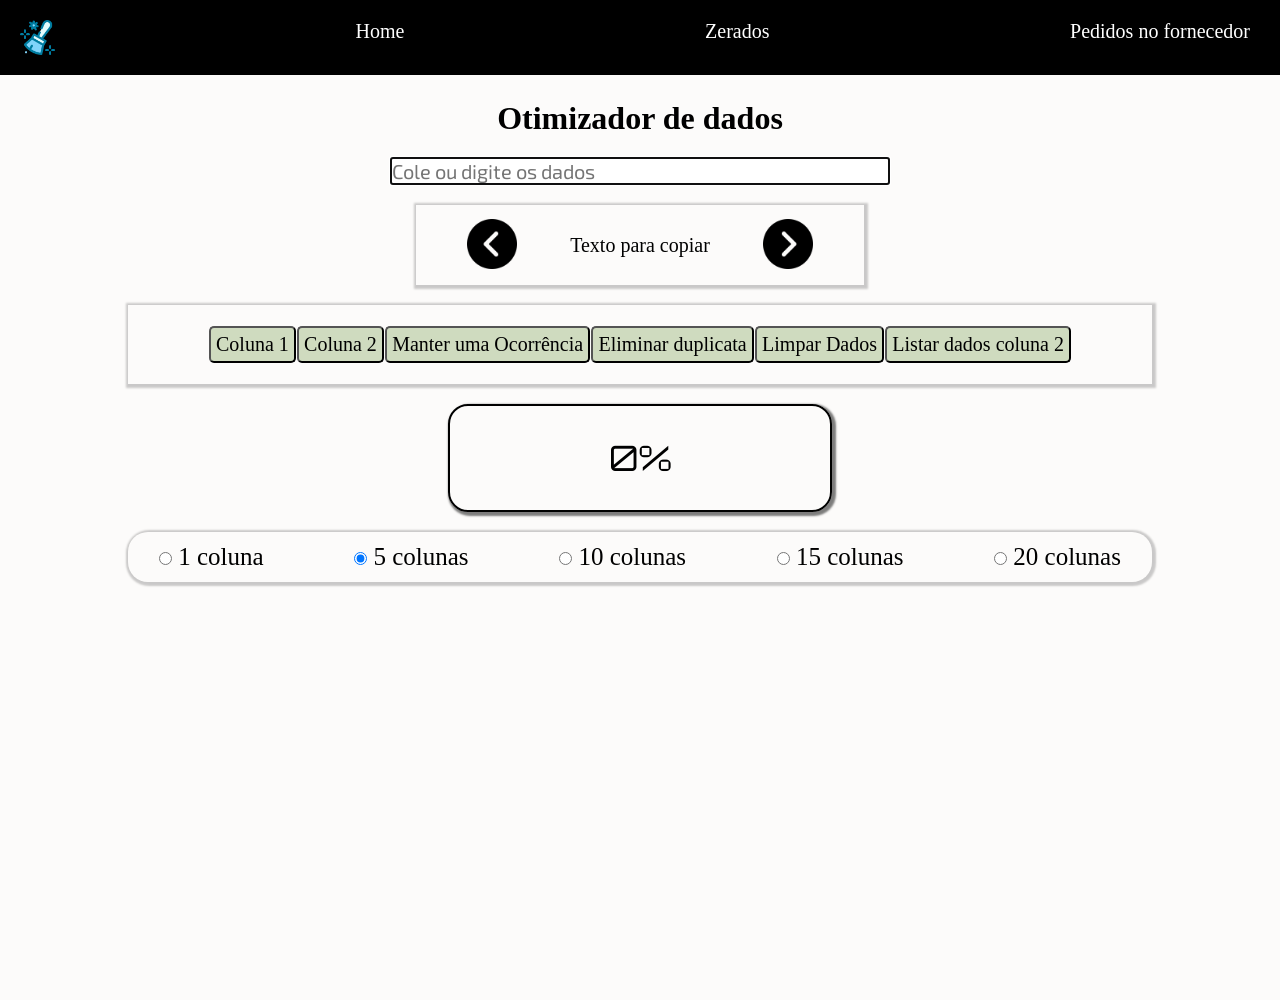
==== index.html @ 2d43c835 "Criando evento click no link zerado" ====
<!DOCTYPE html>

<html lang="pt-BR">
  <head>
    <meta http-equiv="CONTENT-TYPE" content="text/html; charset=UTF-8" />
    <link rel="preconnect" href="https://fonts.googleapis.com" />
    <link rel="preconnect" href="https://fonts.gstatic.com" crossorigin />
    <link
      href="https://fonts.googleapis.com/css2?family=Exo+2:ital,wght@0,100..900;1,100..900&family=Inter:ital,opsz,wght@0,14..32,100..900;1,14..32,100..900&family=Orbitron:wght@400..900&display=swap"
      rel="stylesheet"
    />
    <link rel="icon" href="./img/limpeza.png" type="image/png" />
    <link rel="stylesheet" href="styles/style.css" />
    <title>Otimizador de dados 17.13</title>
  </head>

  <body>
    <header>
      <img class="icone" src="./img/limpeza.png" alt="Limpeza de dados"/>
      <a href="index.html">Home</a>
      <a id="zerados" href="#">Zerados</a>
      <a href="pedidos.html">Pedidos no fornecedor</a>
    </header>
    <h1>Otimizador de dados</h1>
    <input
      id="caixa"
      type="text"
      placeholder="Cole ou digite os dados"
      autofocus
    />
    <div class="container__botoes__Secundarios">
      <button class="container-botoes-imagem" id="anterior" title="Anterior">
        <img class="navegar" src="./img/anterior.png" alt="Voltar" />
      </button>
      <input type="text" id="valor" value="Texto para copiar" readonly />
      <button class="container-botoes-imagem" id="proximo" title="Próximo">
        <img class="navegar" src="./img/proximo.png" alt="Próximo" />
      </button>
    </div>
    <div class="container">
      <button class="container-botoes" id="botaoMais">Coluna 1</button>

      <button class="container-botoes" id="botaoMais2">Coluna 2</button>

      <button class="container-botoes" id="umaOcorrencia">
        Manter uma Ocorrência
      </button>

      <button class="container-botoes" id="zeroOcorrencia">
        Eliminar duplicata
      </button>

      <button class="container-botoes" id="limpaLocal">Limpar Dados</button>

      <button class="container-botoes" id="botao">Listar dados coluna 2</button>
    </div>
    <div class="container__porcentagem">
      <p id="porcentagem"></p>
    </div>

    <div class="container__radio">
      <label>
        <input type="radio" class="botaoRadio" name="colunas" value="1" /> 1
        coluna
      </label>
      <label>
        <input
          type="radio"
          class="botaoRadio"
          name="colunas"
          value="5"
          checked
        />
        5 colunas
      </label>
      <label>
        <input type="radio" class="botaoRadio" name="colunas" value="10" /> 10
        colunas
      </label>
      <label>
        <input type="radio" class="botaoRadio" name="colunas" value="15" /> 15
        colunas
      </label>
      <label>
        <input type="radio" class="botaoRadio" name="colunas" value="20" /> 20
        colunas
      </label>
    </div>
    <div class="container__resposta">
      <pre id="resposta"></pre>
    </div>
    <script src="./scripts/main.js"></script>
  </body>
</html>
---- styles/style.css ----
* {
  margin: 0;
  padding: 0;
  box-sizing: border-box;
}

:root {
  --fonte-geral: font-family: "Inter", sans-serif;
}

header {
  position: fixed;
  z-index: 100;
  top: 0;
  padding: 20px 30px 20px 20px;
  display: flex;
  justify-content: space-between;
  width: 100%;
  background-color: #000;
}

.icone {
  width: 35px;
}

a {
  color: #fff;
  text-decoration: none;
  font-family: var(--fonte-geral);
  font-size: 20px;
}

a:hover {
  text-shadow: 2px 2px 4px rgb(255, 255, 255);
  cursor: pointer;
  text-decoration: underline;
}

body {
  font-family: var(--fonte-geral);
  display: flex;
  flex-direction: column;
  height: 100vh;
  align-items: center;
  gap: 20px; 
  background-color: #fcfbfa;
  margin-top: 100px;
}

#caixa {
  font-family: "Exo 2", sans-serif;
  width: 500px;
  font-size: 20px;
}

.container, 
.container__radio {
  display: flex;
  justify-content: space-between;
  width: 80vw;
  border: solid 1px transparent;
  padding: 20px 80px;
  box-shadow: 1px 1px 2px 3px rgba(0, 0, 0, 0.2);
  font-size: 25px;
}

.container__radio {
  border-radius: 20px;
  width: 80vw;
  padding: 10px 30px;
}

label:hover {
  text-shadow: 2px 2px 4px rgba(0, 0, 0, 0.5);
  cursor: pointer;
}

.botaoRadio {
  cursor: pointer;
}

.container__botoes__Secundarios {
  display: flex;
  justify-content: space-between;
  width: 35%;
  height: 80px;
  border: solid 1px transparent;
  padding: 10px 50px;
  box-shadow: 1px 1px 2px 3px rgba(0, 0, 0, 0.2);
}

#valor {
  font-family: var(--fonte-geral);
  border: 0 solid transparent;
  background-color: #fcfbfa;
  text-align: center;
  width: 70%;
  margin: 0 20px;
  font-size: 20px;
}

.container-botoes-imagem{
  background: none; 
  border: none; 
  padding: 0; 
  cursor: pointer;
}

.navegar{
  width: 50px;
}

.navegar:hover {
  width: 55px;
}

.container-botoes {
  font-family: var(--fonte-geral);
  font-size: 20px;
  padding: 5px;
  border-radius: 5px;
  cursor: pointer;
  background-color: #cfdbbf;
  transition: 0.5s;
}

.container-botoes:hover {
  box-shadow: 2px 2px 2px 1px rgba(0, 0, 0, 0.2);
  background-color: #ddeccb;
}

.container-botoes:active {
  background-color: #ff9900; /* ou a cor que quiser */
}

.container__porcentagem {
  display: flex;
  justify-content: center;
  box-shadow: 2px 2px 2px 1px rgba(0, 0, 0, 0.2);
  width: 30vw;
  border: solid 2px #000;
  border-radius: 20px;
  padding: 30px 30px;
  box-shadow: 2px 2px 2px 2px rgba(0, 0, 0, 0.5);
}

#porcentagem {
  font-family: "Orbitron", sans-serif;
  font-size: 35px;
}

.container__resposta {
  display: none;
  color: red;
/*  width: 30vw;*/
  border: solid 2px #000;
  margin: 20px;
  font-size: 20px;
}

#resposta {
  font-family: var(--fonte-geral);
/*  max-width: 100%;
  white-space: pre-wrap;
  word-wrap: break-word;*/
  padding: 10px;
}
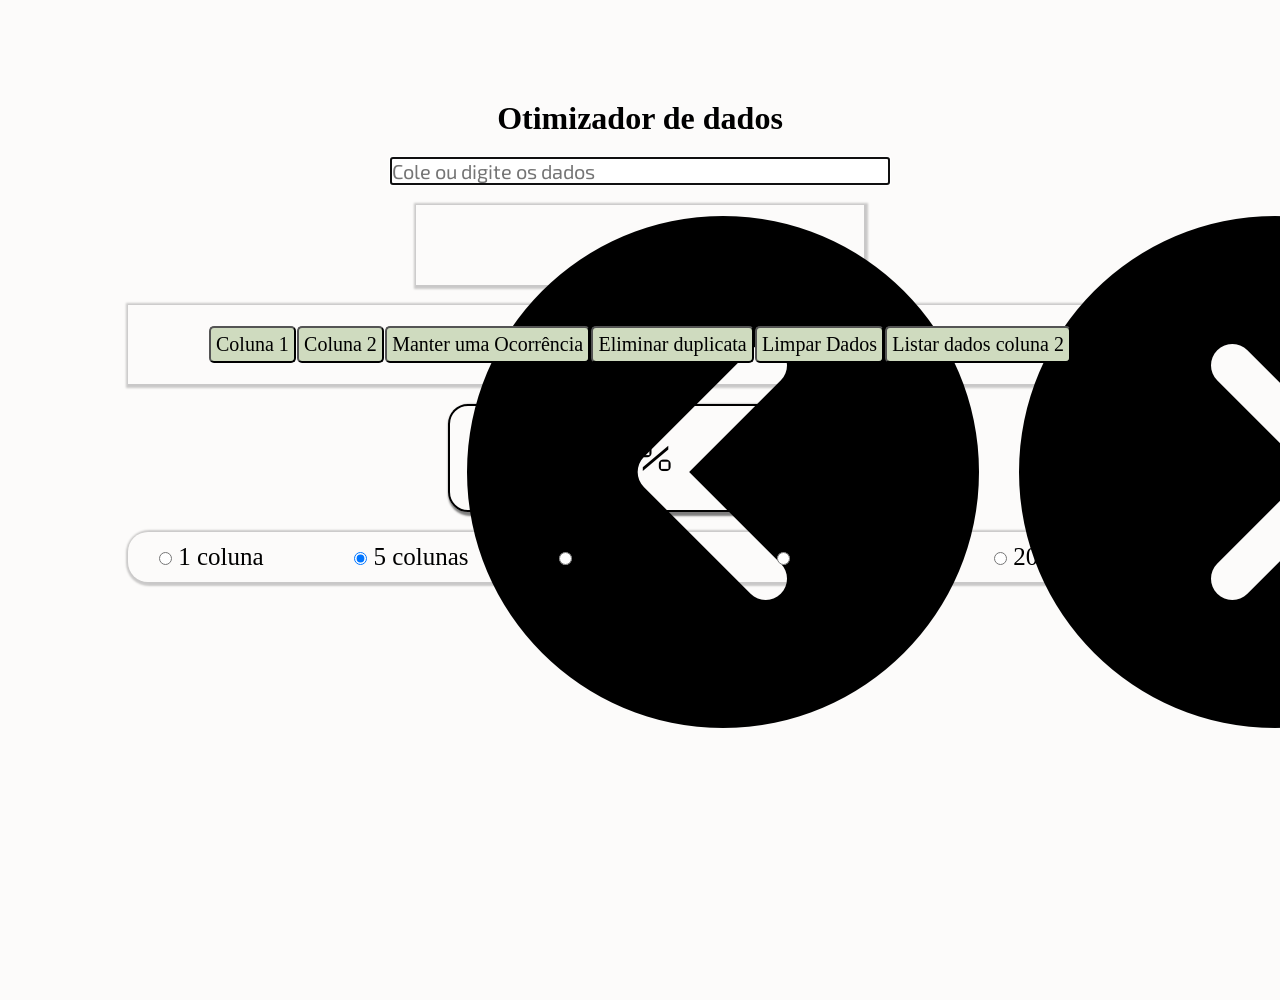
==== commit bff04ebe: "Verificar se aplicação atualizou" ====
--- a/index.html
+++ b/index.html
@@ -11,16 +11,10 @@
     />
     <link rel="icon" href="./img/limpeza.png" type="image/png" />
     <link rel="stylesheet" href="styles/style.css" />
-    <title>Otimizador de dados 17.13</title>
+    <title>Otimizador de dados 18.13</title>
   </head>
 
   <body>
-    <header>
-      <img class="icone" src="./img/limpeza.png" alt="Limpeza de dados"/>
-      <a href="index.html">Home</a>
-      <a id="zerados" href="#">Zerados</a>
-      <a href="pedidos.html">Pedidos no fornecedor</a>
-    </header>
     <h1>Otimizador de dados</h1>
     <input
       id="caixa"
@@ -30,11 +24,12 @@
     />
     <div class="container__botoes__Secundarios">
       <button class="container-botoes-imagem" id="anterior" title="Anterior">
-        <img class="navegar" src="./img/anterior.png" alt="Voltar" />
+        <img src="./img/anterior.png" alt="Voltar" />
       </button>
+      <!-- <span id="valor" autofocus></span> -->
       <input type="text" id="valor" value="Texto para copiar" readonly />
       <button class="container-botoes-imagem" id="proximo" title="Próximo">
-        <img class="navegar" src="./img/proximo.png" alt="Próximo" />
+        <img src="./img/proximo.png" alt="Próximo" />
       </button>
     </div>
     <div class="container">
@@ -89,6 +84,7 @@
     <div class="container__resposta">
       <pre id="resposta"></pre>
     </div>
+    <script src="./scripts/classeJs.js"></script>
     <script src="./scripts/main.js"></script>
   </body>
 </html>
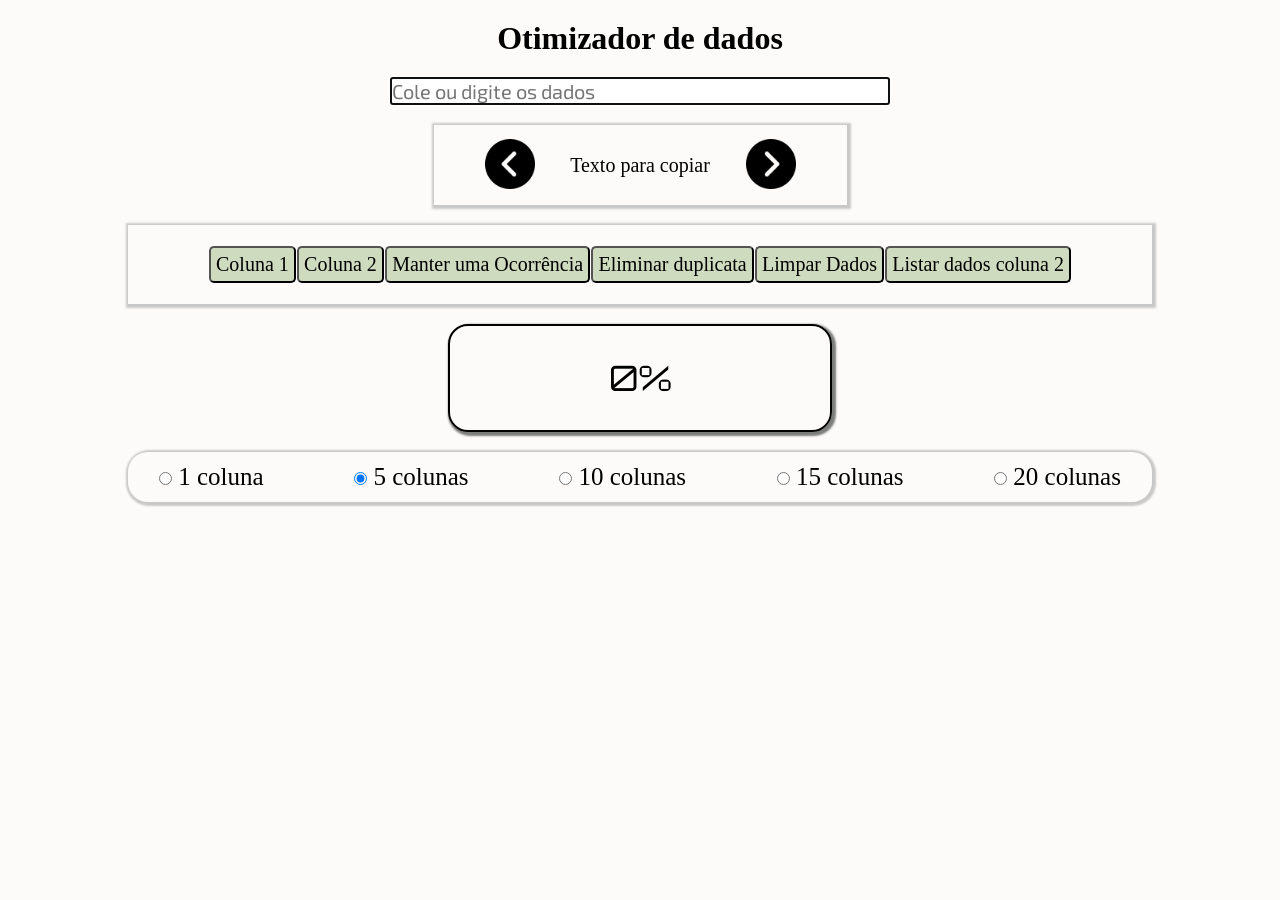
==== commit 8db0e072: "Criando recurso para saber a quntidade de itens" ====
--- a/index.html
+++ b/index.html
@@ -82,6 +82,7 @@
       </label>
     </div>
     <div class="container__resposta">
+      <pre id="total_itens">Resposta</pre>
       <pre id="resposta"></pre>
     </div>
     <script src="./scripts/classeJs.js"></script>
--- a/styles/style.css
+++ b/styles/style.css
@@ -8,43 +8,16 @@
   --fonte-geral: font-family: "Inter", sans-serif;
 }
 
-header {
-  position: fixed;
-  z-index: 100;
-  top: 0;
-  padding: 20px 30px 20px 20px;
-  display: flex;
-  justify-content: space-between;
-  width: 100%;
-  background-color: #000;
-}
-
-.icone {
-  width: 35px;
-}
-
-a {
-  color: #fff;
-  text-decoration: none;
-  font-family: var(--fonte-geral);
-  font-size: 20px;
-}
-
-a:hover {
-  text-shadow: 2px 2px 4px rgb(255, 255, 255);
-  cursor: pointer;
-  text-decoration: underline;
-}
-
 body {
   font-family: var(--fonte-geral);
   display: flex;
   flex-direction: column;
-  height: 100vh;
+  width: calc(100vw-100px);
+  height: calc(100vh-40px);
   align-items: center;
-  gap: 20px; 
+  gap: 20px;
+  padding: 20px 50px;
   background-color: #fcfbfa;
-  margin-top: 100px;
 }
 
 #caixa {
@@ -106,11 +79,11 @@
   cursor: pointer;
 }
 
-.navegar{
+img{
   width: 50px;
 }
 
-.navegar:hover {
+img:hover {
   width: 55px;
 }
 
@@ -158,10 +131,16 @@
   font-size: 20px;
 }
 
-#resposta {
+#total_itens {
+  display: none;
+  width: 100%;
+  background-color: #000;
+  color: #fff;
+  font-size: 25px;
+  font-style: italic;
+}
+
+#resposta, #total_itens {
   font-family: var(--fonte-geral);
-/*  max-width: 100%;
-  white-space: pre-wrap;
-  word-wrap: break-word;*/
-  padding: 10px;
-}
+  padding: 10px 10px 0 10px;
+}
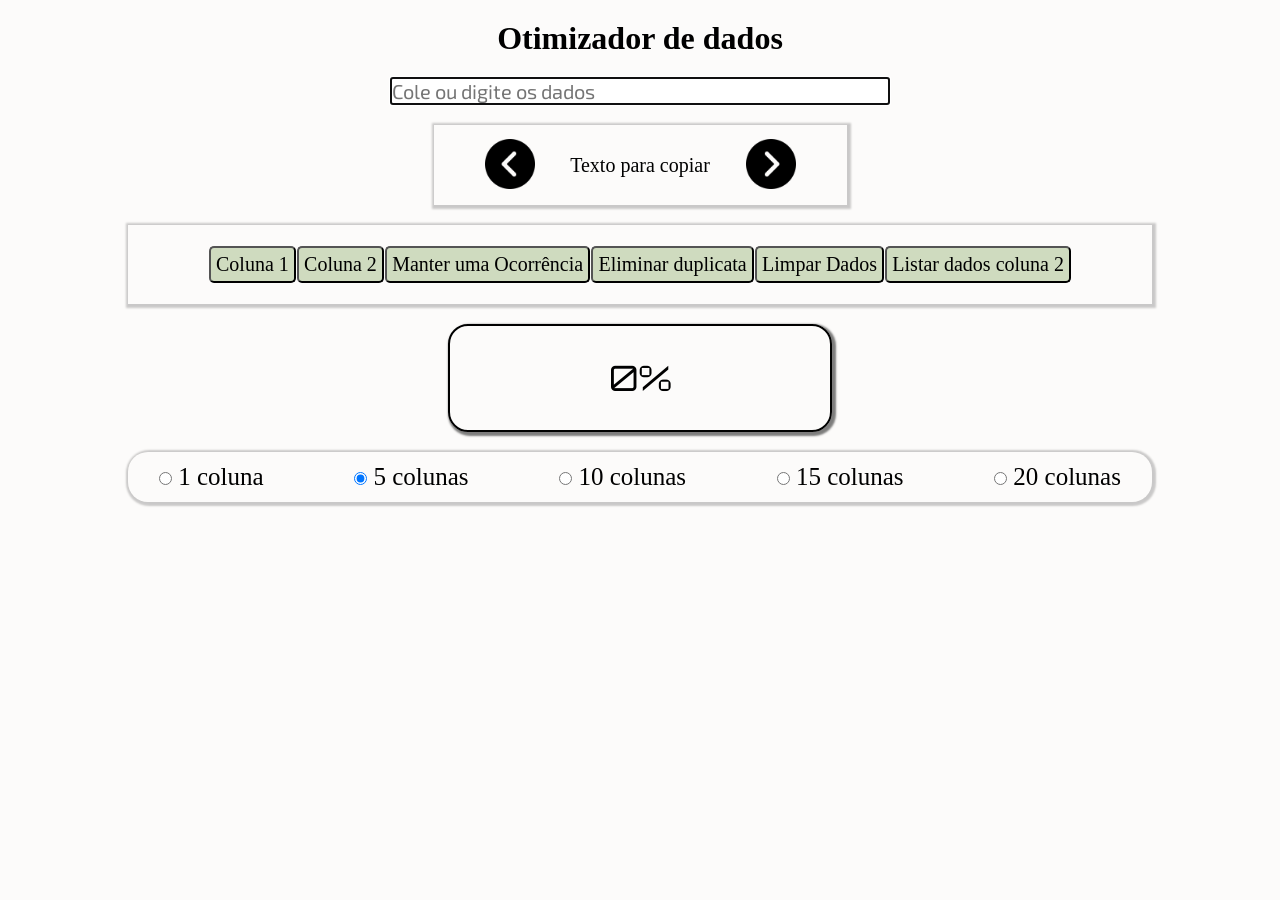
==== commit 048cd24f: "Novos recursos de navegação" ====
--- a/index.html
+++ b/index.html
@@ -11,7 +11,7 @@
     />
     <link rel="icon" href="./img/limpeza.png" type="image/png" />
     <link rel="stylesheet" href="styles/style.css" />
-    <title>Otimizador de dados 18.13</title>
+    <title>Otimizador de dados 20.13</title>
   </head>
 
   <body>
--- a/styles/style.css
+++ b/styles/style.css
@@ -143,4 +143,14 @@
 #resposta, #total_itens {
   font-family: var(--fonte-geral);
   padding: 10px 10px 0 10px;
+}
+
+.verde {
+  color: green
+}
+
+.amarelo {
+  color: yellow;
+  font-style: italic;
+  font-size: 25px;
 }
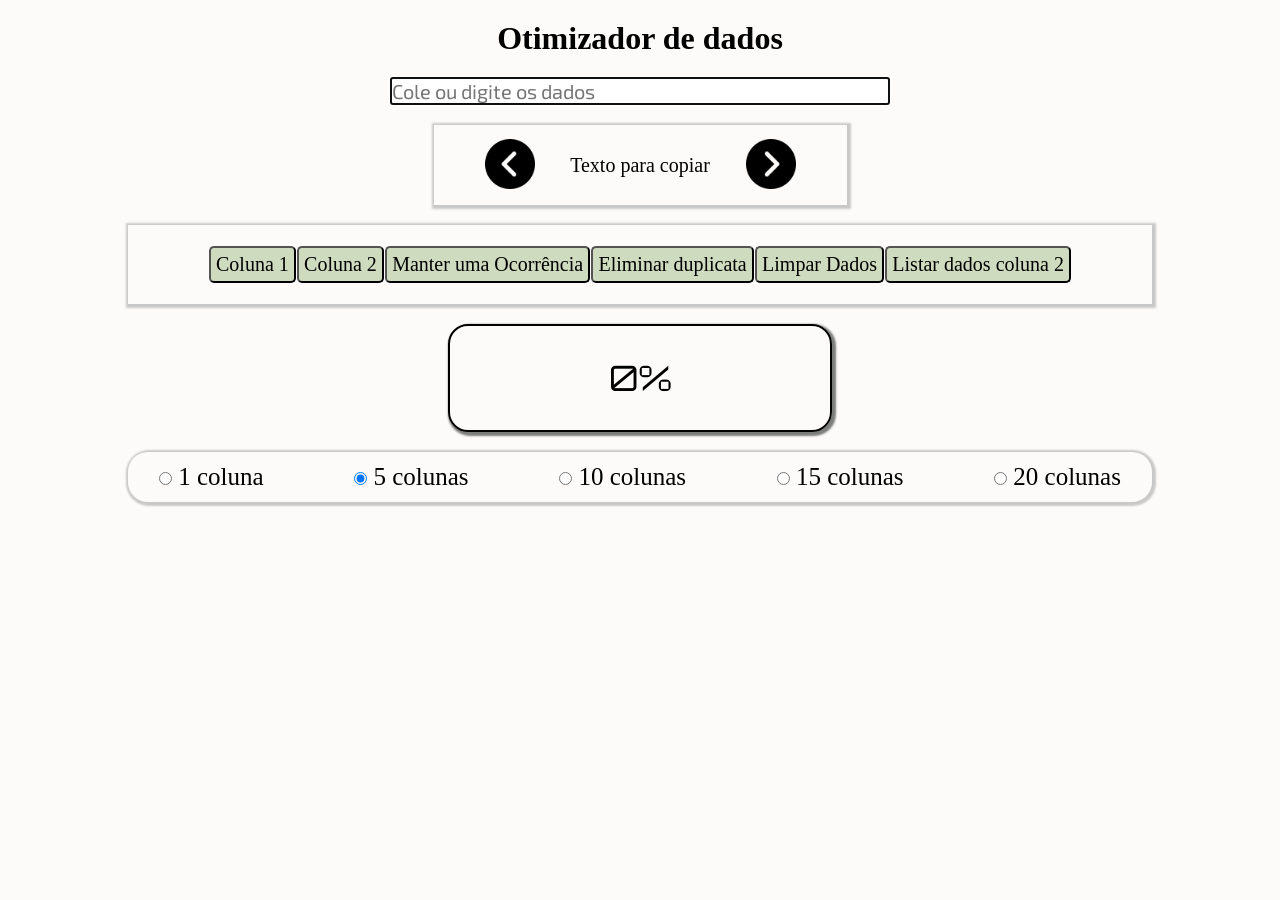
==== commit 42c26138: "Melhorias no novo recurso de navegação dos dados" ====
--- a/index.html
+++ b/index.html
@@ -11,7 +11,7 @@
     />
     <link rel="icon" href="./img/limpeza.png" type="image/png" />
     <link rel="stylesheet" href="styles/style.css" />
-    <title>Otimizador de dados 20.13</title>
+    <title>Otimizador de dados 20.14</title>
   </head>
 
   <body>
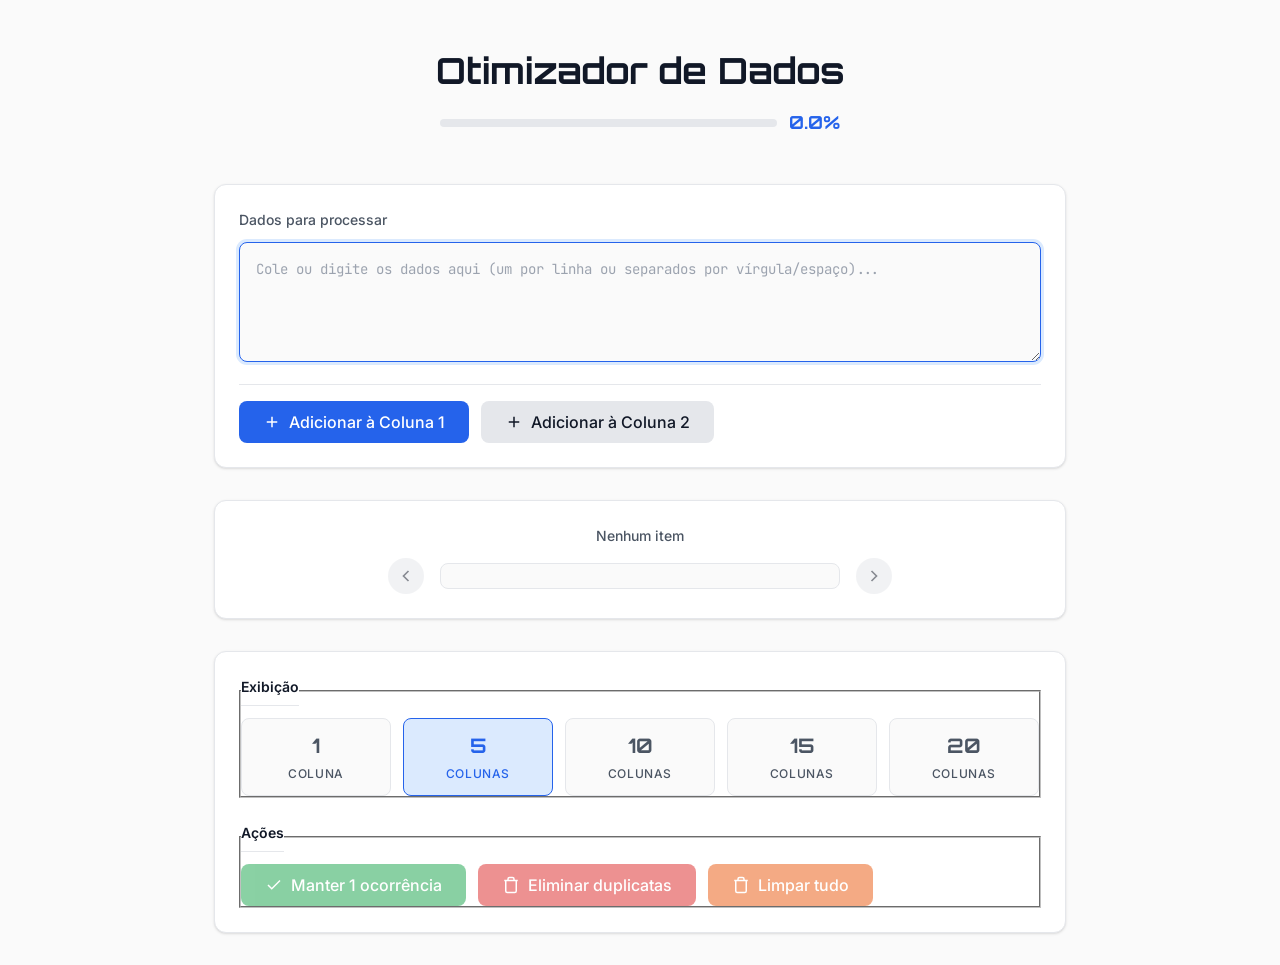
==== commit b1df26da: "Melhorias gerais no app" ====
--- a/index.html
+++ b/index.html
@@ -1,91 +1,273 @@
 <!DOCTYPE html>
+<html lang="pt-BR">
+<head>
+  <meta charset="UTF-8" />
+  <meta name="viewport" content="width=device-width, initial-scale=1.0" />
+  <meta http-equiv="X-UA-Compatible" content="IE=edge" />
+  
+  <!-- Preconnect para fontes -->
+  <link rel="preconnect" href="https://fonts.googleapis.com" />
+  <link rel="preconnect" href="https://fonts.gstatic.com" crossorigin />
+  <link href="https://fonts.googleapis.com/css2?family=Exo+2:ital,wght@0,100..900;1,100..900&family=Inter:ital,opsz,wght@0,14..32,100..900;1,14..32,100..900&family=JetBrains+Mono:wght@400;500;600&family=Orbitron:wght@400..900&display=swap" rel="stylesheet" />
+  
+  <!-- Favicon -->
+  <link rel="icon" href="./img/limpeza.png" type="image/png" />
+  
+  <!-- CSS - Design System -->
+  <link rel="stylesheet" href="styles/tokens.css" />
+  <link rel="stylesheet" href="styles/components.css" />
+  
+  <title>Otimizador de Dados 20.14</title>
+  <meta name="description" content="Ferramenta para otimização e limpeza de dados duplicados" />
+</head>
 
-<html lang="pt-BR">
-  <head>
-    <meta http-equiv="CONTENT-TYPE" content="text/html; charset=UTF-8" />
-    <link rel="preconnect" href="https://fonts.googleapis.com" />
-    <link rel="preconnect" href="https://fonts.gstatic.com" crossorigin />
-    <link
-      href="https://fonts.googleapis.com/css2?family=Exo+2:ital,wght@0,100..900;1,100..900&family=Inter:ital,opsz,wght@0,14..32,100..900;1,14..32,100..900&family=Orbitron:wght@400..900&display=swap"
-      rel="stylesheet"
-    />
-    <link rel="icon" href="./img/limpeza.png" type="image/png" />
-    <link rel="stylesheet" href="styles/style.css" />
-    <title>Otimizador de dados 20.14</title>
-  </head>
-
-  <body>
-    <h1>Otimizador de dados</h1>
-    <input
-      id="caixa"
-      type="text"
-      placeholder="Cole ou digite os dados"
-      autofocus
-    />
-    <div class="container__botoes__Secundarios">
-      <button class="container-botoes-imagem" id="anterior" title="Anterior">
-        <img src="./img/anterior.png" alt="Voltar" />
-      </button>
-      <!-- <span id="valor" autofocus></span> -->
-      <input type="text" id="valor" value="Texto para copiar" readonly />
-      <button class="container-botoes-imagem" id="proximo" title="Próximo">
-        <img src="./img/proximo.png" alt="Próximo" />
-      </button>
-    </div>
-    <div class="container">
-      <button class="container-botoes" id="botaoMais">Coluna 1</button>
-
-      <button class="container-botoes" id="botaoMais2">Coluna 2</button>
-
-      <button class="container-botoes" id="umaOcorrencia">
-        Manter uma Ocorrência
-      </button>
-
-      <button class="container-botoes" id="zeroOcorrencia">
-        Eliminar duplicata
-      </button>
-
-      <button class="container-botoes" id="limpaLocal">Limpar Dados</button>
-
-      <button class="container-botoes" id="botao">Listar dados coluna 2</button>
-    </div>
-    <div class="container__porcentagem">
-      <p id="porcentagem"></p>
-    </div>
-
-    <div class="container__radio">
-      <label>
-        <input type="radio" class="botaoRadio" name="colunas" value="1" /> 1
-        coluna
-      </label>
-      <label>
-        <input
-          type="radio"
-          class="botaoRadio"
-          name="colunas"
-          value="5"
-          checked
-        />
-        5 colunas
-      </label>
-      <label>
-        <input type="radio" class="botaoRadio" name="colunas" value="10" /> 10
-        colunas
-      </label>
-      <label>
-        <input type="radio" class="botaoRadio" name="colunas" value="15" /> 15
-        colunas
-      </label>
-      <label>
-        <input type="radio" class="botaoRadio" name="colunas" value="20" /> 20
-        colunas
-      </label>
-    </div>
-    <div class="container__resposta">
-      <pre id="total_itens">Resposta</pre>
-      <pre id="resposta"></pre>
-    </div>
-    <script src="./scripts/classeJs.js"></script>
-    <script src="./scripts/main.js"></script>
-  </body>
-</html>
+<body>
+  <!-- Skip link para acessibilidade -->
+  <a href="#main-content" class="skip-link">Pular para conteúdo principal</a>
+  
+  <!-- Container de toasts -->
+  <div id="toast-container" class="toast-container" aria-live="polite" aria-label="Notificações"></div>
+  
+  <main id="main-content" class="app" role="main">
+    <!-- Header -->
+    <header class="app__header">
+      <h1 class="app__title">Otimizador de Dados</h1>
+      
+      <!-- Barra de progresso -->
+      <div class="app__progress" role="progressbar" aria-valuenow="0" aria-valuemin="0" aria-valuemax="100" aria-label="Progresso do processamento">
+        <div class="app__progress-bar">
+          <div id="progress-fill" class="app__progress-fill" style="width: 0%"></div>
+        </div>
+        <span id="progress-text" class="app__progress-text">0%</span>
+      </div>
+    </header>
+    
+    <!-- Seção de Input -->
+    <section class="app__input-section" aria-labelledby="input-section-title">
+      <h2 id="input-section-title" class="visually-hidden">Entrada de dados</h2>
+      <label for="data-input" class="app__input-label">Dados para processar</label>
+      <textarea 
+        id="data-input" 
+        class="app__textarea" 
+        placeholder="Cole ou digite os dados aqui (um por linha ou separados por vírgula/espaço)..."
+        aria-describedby="input-hint"
+        spellcheck="false"
+      ></textarea>
+      <p id="input-hint" class="visually-hidden">Pressione Enter para adicionar à coluna selecionada, ou use os botões abaixo</p>
+      
+      <div class="app__input-actions">
+        <button 
+          type="button" 
+          class="btn btn--primary btn--lg" 
+          id="btn-add-col1"
+          aria-label="Adicionar dados à Coluna 1"
+        >
+          <svg width="18" height="18" viewBox="0 0 24 24" fill="none" stroke="currentColor" stroke-width="2" aria-hidden="true">
+            <path d="M12 5v14M5 12h14"/>
+          </svg>
+          Adicionar à Coluna 1
+        </button>
+        <button 
+          type="button" 
+          class="btn btn--secondary btn--lg" 
+          id="btn-add-col2"
+          aria-label="Adicionar dados à Coluna 2"
+        >
+          <svg width="18" height="18" viewBox="0 0 24 24" fill="none" stroke="currentColor" stroke-width="2" aria-hidden="true">
+            <path d="M12 5v14M5 12h14"/>
+          </svg>
+          Adicionar à Coluna 2
+        </button>
+      </div>
+    </section>
+    
+    <!-- Navegação -->
+    <section class="app__navigation" aria-labelledby="nav-title">
+      <h2 id="nav-title" class="visually-hidden">Navegação entre itens</h2>
+      <p class="app__nav-label" id="nav-current-label">Item atual</p>
+      
+      <div class="app__nav-controls">
+        <button 
+          type="button" 
+          class="btn btn--icon btn--secondary" 
+          id="btn-prev"
+          aria-label="Item anterior"
+          disabled
+        >
+          <svg viewBox="0 0 24 24" fill="none" stroke="currentColor" stroke-width="2" aria-hidden="true">
+            <path d="M15 18l-6-6 6-6"/>
+          </svg>
+        </button>
+        
+        <output 
+          id="current-value" 
+          class="app__current-value" 
+          aria-live="polite"
+          aria-label="Valor do item atual"
+          readonly
+        ></output>
+        
+        <button 
+          type="button" 
+          class="btn btn--icon btn--secondary" 
+          id="btn-next"
+          aria-label="Próximo item"
+          disabled
+        >
+          <svg viewBox="0 0 24 24" fill="none" stroke="currentColor" stroke-width="2" aria-hidden="true">
+            <path d="M9 18l6-6-6-6"/>
+          </svg>
+        </button>
+      </div>
+    </section>
+    
+    <!-- Controles -->
+    <section class="app__controls" aria-labelledby="controls-title">
+      <h2 id="controls-title" class="visually-hidden">Controles de processamento</h2>
+      
+      <!-- Grupo: Exibição -->
+      <fieldset class="control-group">
+        <legend class="control-group__legend">Exibição</legend>
+        <div class="radio-group" role="radiogroup" aria-label="Número de colunas na visualização">
+          <div class="radio-option">
+            <input 
+              type="radio" 
+              class="radio-option__input" 
+              name="columns" 
+              value="1" 
+              id="col-1"
+              aria-label="1 coluna"
+            />
+            <label for="col-1" class="radio-option__label">
+              <span class="radio-option__value">1</span>
+              <span class="radio-option__text">coluna</span>
+            </label>
+          </div>
+          <div class="radio-option">
+            <input 
+              type="radio" 
+              class="radio-option__input" 
+              name="columns" 
+              value="5" 
+              id="col-5"
+              aria-label="5 colunas"
+              checked
+            />
+            <label for="col-5" class="radio-option__label">
+              <span class="radio-option__value">5</span>
+              <span class="radio-option__text">colunas</span>
+            </label>
+          </div>
+          <div class="radio-option">
+            <input 
+              type="radio" 
+              class="radio-option__input" 
+              name="columns" 
+              value="10" 
+              id="col-10"
+              aria-label="10 colunas"
+            />
+            <label for="col-10" class="radio-option__label">
+              <span class="radio-option__value">10</span>
+              <span class="radio-option__text">colunas</span>
+            </label>
+          </div>
+          <div class="radio-option">
+            <input 
+              type="radio" 
+              class="radio-option__input" 
+              name="columns" 
+              value="15" 
+              id="col-15"
+              aria-label="15 colunas"
+            />
+            <label for="col-15" class="radio-option__label">
+              <span class="radio-option__value">15</span>
+              <span class="radio-option__text">colunas</span>
+            </label>
+          </div>
+          <div class="radio-option">
+            <input 
+              type="radio" 
+              class="radio-option__input" 
+              name="columns" 
+              value="20" 
+              id="col-20"
+              aria-label="20 colunas"
+            />
+            <label for="col-20" class="radio-option__label">
+              <span class="radio-option__value">20</span>
+              <span class="radio-option__text">colunas</span>
+            </label>
+          </div>
+        </div>
+      </fieldset>
+      
+      <!-- Grupo: Ações -->
+      <fieldset class="control-group">
+        <legend class="control-group__legend">Ações</legend>
+        <div class="btn-group">
+          <button 
+            type="button" 
+            class="btn btn--success btn--lg" 
+            id="btn-keep-one"
+            aria-label="Manter apenas uma ocorrência de cada item duplicado"
+          >
+            <svg width="18" height="18" viewBox="0 0 24 24" fill="none" stroke="currentColor" stroke-width="2" aria-hidden="true">
+              <path d="M20 6L9 17l-5-5"/>
+            </svg>
+            Manter 1 ocorrência
+          </button>
+          <button 
+            type="button" 
+            class="btn btn--danger btn--lg" 
+            id="btn-remove-all"
+            aria-label="Eliminar todas as duplicatas (manter apenas itens únicos)"
+          >
+            <svg width="18" height="18" viewBox="0 0 24 24" fill="none" stroke="currentColor" stroke-width="2" aria-hidden="true">
+              <path d="M3 6h18M19 6v14a2 2 0 0 1-2 2H7a2 2 0 0 1-2-2V6m3 0V4a2 2 0 0 1 2-2h4a2 2 0 0 1 2 2v2"/>
+            </svg>
+            Eliminar duplicatas
+          </button>
+          <button 
+            type="button" 
+            class="btn btn--warning btn--lg" 
+            id="btn-clear"
+            aria-label="Limpar todos os dados"
+          >
+            <svg width="18" height="18" viewBox="0 0 24 24" fill="none" stroke="currentColor" stroke-width="2" aria-hidden="true">
+              <path d="M3 6h18M19 6v14a2 2 0 0 1-2 2H7a2 2 0 0 1-2-2V6m3 0V4a2 2 0 0 1 2-2h4a2 2 0 0 1 2 2v2"/>
+            </svg>
+            Limpar tudo
+          </button>
+        </div>
+      </fieldset>
+    </section>
+    
+    <!-- Resultados -->
+    <section 
+      id="results-section" 
+      class="app__results" 
+      hidden
+      aria-labelledby="results-title"
+      aria-live="polite"
+    >
+      <header class="results__header">
+        <h2 id="results-title" class="results__title">Resultado</h2>
+        <span id="total-items" class="badge" aria-live="polite">Total: 0 itens</span>
+      </header>
+      <pre id="results-output" class="results__output" aria-label="Lista de itens processados"></pre>
+      <div id="results-empty" class="results__empty" hidden>
+        <span class="results__empty-icon" aria-hidden="true">📭</span>
+        <p>Nenhum dado para exibir</p>
+        <p style="font-size: var(--text-sm);">Adicione dados na área de entrada acima</p>
+      </div>
+    </section>
+  </main>
+  
+  <!-- Scripts -->
+  <script src="./scripts/store.js"></script>
+  <script src="./scripts/ui.js"></script>
+  <script src="./scripts/app.js"></script>
+</body>
+</html>
--- a/styles/tokens.css
+++ b/styles/tokens.css
@@ -0,0 +1,166 @@
+/* ========================================
+   DESIGN TOKENS - Sistema de Design
+   ========================================
+   Centraliza todas as decisões visuais:
+   cores, espaçamento, tipografia, bordas,
+   sombras, transições, z-index, breakpoints
+   ======================================== */
+
+:root {
+  /* ===== CORES SEMÂNTICAS ===== */
+  /* Primária - Ações principais */
+  --color-primary: #2563eb;
+  --color-primary-hover: #1d4ed8;
+  --color-primary-active: #1e40af;
+  --color-primary-light: #dbeafe;
+  --color-primary-text: #ffffff;
+
+  /* Sucesso - Operações bem-sucedidas */
+  --color-success: #16a34a;
+  --color-success-hover: #15803d;
+  --color-success-light: #dcfce7;
+  --color-success-text: #ffffff;
+
+  /* Perigo - Ações destrutivas */
+  --color-danger: #dc2626;
+  --color-danger-hover: #b91c1c;
+  --color-danger-light: #fee2e2;
+  --color-danger-text: #ffffff;
+
+  /* Aviso - Atenção necessária */
+  --color-warning: #ea580c;
+  --color-warning-hover: #c2410c;
+  --color-warning-light: #ffedd5;
+  --color-warning-text: #ffffff;
+
+  /* Neutros - Superfícies e texto */
+  --color-bg: #fafafa;
+  --color-surface: #ffffff;
+  --color-surface-hover: #f9fafb;
+  --color-border: #e5e7eb;
+  --color-border-strong: #d1d5db;
+  --color-text: #111827;
+  --color-text-secondary: #4b5563;
+  --color-text-muted: #9ca3af;
+  --color-text-inverse: #ffffff;
+
+  /* Estados de foco (acessibilidade) */
+  --color-focus: #2563eb;
+  --color-focus-ring: rgba(37, 99, 235, 0.4);
+
+  /* ===== ESPAÇAMENTO (base 4px) ===== */
+  --space-0: 0;
+  --space-1: 4px;    /* 0.25rem */
+  --space-2: 8px;    /* 0.5rem */
+  --space-3: 12px;   /* 0.75rem */
+  --space-4: 16px;   /* 1rem */
+  --space-5: 20px;   /* 1.25rem */
+  --space-6: 24px;   /* 1.5rem */
+  --space-8: 32px;   /* 2rem */
+  --space-10: 40px;  /* 2.5rem */
+  --space-12: 48px;  /* 3rem */
+  --space-16: 64px;  /* 4rem */
+
+  /* ===== TIPOGRAFIA ===== */
+  --font-sans: 'Inter', system-ui, -apple-system, BlinkMacSystemFont, 'Segoe UI', sans-serif;
+  --font-mono: 'JetBrains Mono', 'Fira Code', 'Consolas', monospace;
+  --font-display: 'Orbitron', sans-serif;
+
+  --text-xs: 0.75rem;    /* 12px */
+  --text-sm: 0.875rem;   /* 14px */
+  --text-base: 1rem;     /* 16px */
+  --text-lg: 1.125rem;   /* 18px */
+  --text-xl: 1.25rem;    /* 20px */
+  --text-2xl: 1.5rem;    /* 24px */
+  --text-3xl: 1.875rem;  /* 30px */
+  --text-4xl: 2.25rem;   /* 36px */
+
+  --font-weight-normal: 400;
+  --font-weight-medium: 500;
+  --font-weight-semibold: 600;
+  --font-weight-bold: 700;
+
+  --line-height-tight: 1.25;
+  --line-height-normal: 1.5;
+  --line-height-relaxed: 1.75;
+
+  /* ===== BORDAS ===== */
+  --radius-none: 0;
+  --radius-sm: 4px;
+  --radius-md: 8px;
+  --radius-lg: 12px;
+  --radius-xl: 16px;
+  --radius-full: 9999px;
+
+  --border-width-thin: 1px;
+  --border-width-medium: 2px;
+  --border-width-thick: 3px;
+
+  /* ===== SOMBRAS ===== */
+  --shadow-none: none;
+  --shadow-xs: 0 1px 2px 0 rgb(0 0 0 / 0.05);
+  --shadow-sm: 0 1px 3px 0 rgb(0 0 0 / 0.1), 0 1px 2px -1px rgb(0 0 0 / 0.1);
+  --shadow-md: 0 4px 6px -1px rgb(0 0 0 / 0.1), 0 2px 4px -2px rgb(0 0 0 / 0.1);
+  --shadow-lg: 0 10px 15px -3px rgb(0 0 0 / 0.1), 0 4px 6px -4px rgb(0 0 0 / 0.1);
+  --shadow-xl: 0 20px 25px -5px rgb(0 0 0 / 0.1), 0 8px 10px -6px rgb(0 0 0 / 0.1);
+
+  /* ===== TRANSIÇÕES ===== */
+  --transition-fast: 100ms ease;
+  --transition-base: 200ms ease;
+  --transition-slow: 300ms ease;
+
+  /* ===== Z-INDEX ===== */
+  --z-dropdown: 100;
+  --z-sticky: 200;
+  --z-modal: 300;
+  --z-popover: 400;
+  --z-tooltip: 500;
+  --z-toast: 600;
+
+  /* ===== BREAKPOINTS (mobile-first) ===== */
+  --bp-sm: 640px;
+  --bp-md: 768px;
+  --bp-lg: 1024px;
+  --bp-xl: 1280px;
+  --bp-2xl: 1536px;
+
+  /* ===== LAYOUT ===== */
+  --container-max: 900px;
+  --header-height: 64px;
+  --sidebar-width: 280px;
+}
+
+/* ===== MODO ESCURO (opcional - preparação) ===== */
+@media (prefers-color-scheme: dark) {
+  :root[data-theme="dark"] {
+    --color-bg: #0f172a;
+    --color-surface: #1e293b;
+    --color-surface-hover: #334155;
+    --color-border: #334155;
+    --color-border-strong: #475569;
+    --color-text: #f1f5f9;
+    --color-text-secondary: #cbd5e1;
+    --color-text-muted: #94a3b8;
+    --color-primary-light: #1e3a5f;
+    --color-success-light: #14532d;
+    --color-danger-light: #7f1d1d;
+    --color-warning-light: #7c2d12;
+  }
+}
+
+/* ===== REDUÇÃO DE MOVIMENTO (acessibilidade) ===== */
+@media (prefers-reduced-motion: reduce) {
+  :root {
+    --transition-fast: 0ms;
+    --transition-base: 0ms;
+    --transition-slow: 0ms;
+  }
+  
+  *,
+  *::before,
+  *::after {
+    animation-duration: 0.01ms !important;
+    animation-iteration-count: 1 !important;
+    transition-duration: 0.01ms !important;
+  }
+}
--- a/styles/components.css
+++ b/styles/components.css
@@ -0,0 +1,720 @@
+/* ========================================
+   COMPONENTES - Estilos BEM + Design Tokens
+   ========================================
+   Componentes reutilizáveis construídos sobre
+   os design tokens definidos em tokens.css
+   ======================================== */
+
+/* ===== RESET & BASE ===== */
+*,
+*::before,
+*::after {
+  box-sizing: border-box;
+  margin: 0;
+  padding: 0;
+}
+
+html {
+  font-size: 16px;
+  -webkit-font-smoothing: antialiased;
+  -moz-osx-font-smoothing: grayscale;
+}
+
+body {
+  font-family: var(--font-sans);
+  font-size: var(--text-base);
+  line-height: var(--line-height-normal);
+  color: var(--color-text);
+  background-color: var(--color-bg);
+  min-height: 100vh;
+}
+
+/* Foco visível para acessibilidade */
+:focus-visible {
+  outline: var(--border-width-medium) solid var(--color-focus);
+  outline-offset: 2px;
+}
+
+/* Skip link para navegação por teclado */
+.skip-link {
+  position: absolute;
+  top: -100%;
+  left: var(--space-4);
+  padding: var(--space-2) var(--space-4);
+  background: var(--color-primary);
+  color: var(--color-primary-text);
+  border-radius: var(--radius-md);
+  z-index: var(--z-tooltip);
+  text-decoration: none;
+  font-weight: var(--font-weight-medium);
+}
+
+.skip-link:focus {
+  top: var(--space-4);
+}
+
+/* Utilitário para esconder visualmente mas manter acessível */
+.visually-hidden {
+  position: absolute;
+  width: 1px;
+  height: 1px;
+  padding: 0;
+  margin: -1px;
+  overflow: hidden;
+  clip: rect(0, 0, 0, 0);
+  white-space: nowrap;
+  border: 0;
+}
+
+/* ===== LAYOUT PRINCIPAL ===== */
+.app {
+  max-width: var(--container-max);
+  margin: 0 auto;
+  padding: var(--space-6) var(--space-4);
+  min-height: 100vh;
+  display: flex;
+  flex-direction: column;
+  gap: var(--space-6);
+}
+
+@media (min-width: 768px) {
+  .app {
+    padding: var(--space-8) var(--space-6);
+    gap: var(--space-8);
+  }
+}
+
+/* ===== HEADER ===== */
+.app__header {
+  display: flex;
+  flex-direction: column;
+  align-items: center;
+  text-align: center;
+  gap: var(--space-4);
+  padding: var(--space-4) 0;
+}
+
+.app__title {
+  font-family: var(--font-display);
+  font-size: var(--text-3xl);
+  font-weight: var(--font-weight-bold);
+  color: var(--color-text);
+  line-height: var(--line-height-tight);
+}
+
+@media (min-width: 768px) {
+  .app__title {
+    font-size: var(--text-4xl);
+  }
+}
+
+/* Progress Bar */
+.app__progress {
+  width: 100%;
+  max-width: 400px;
+  display: flex;
+  align-items: center;
+  gap: var(--space-3);
+}
+
+.app__progress-bar {
+  flex: 1;
+  height: 8px;
+  background: var(--color-border);
+  border-radius: var(--radius-full);
+  overflow: hidden;
+}
+
+.app__progress-fill {
+  height: 100%;
+  background: linear-gradient(90deg, var(--color-primary), var(--color-success));
+  border-radius: var(--radius-full);
+  transition: width var(--transition-base);
+  width: 0%;
+}
+
+.app__progress-text {
+  font-family: var(--font-display);
+  font-size: var(--text-lg);
+  font-weight: var(--font-weight-bold);
+  color: var(--color-primary);
+  min-width: 50px;
+  text-align: right;
+}
+
+/* ===== SEÇÃO DE INPUT ===== */
+.app__input-section {
+  background: var(--color-surface);
+  border: var(--border-width-thin) solid var(--color-border);
+  border-radius: var(--radius-lg);
+  padding: var(--space-6);
+  box-shadow: var(--shadow-sm);
+}
+
+.app__input-label {
+  display: block;
+  font-size: var(--text-sm);
+  font-weight: var(--font-weight-medium);
+  color: var(--color-text-secondary);
+  margin-bottom: var(--space-3);
+}
+
+.app__textarea {
+  width: 100%;
+  min-height: 120px;
+  padding: var(--space-4);
+  font-family: var(--font-mono);
+  font-size: var(--text-sm);
+  line-height: var(--line-height-normal);
+  color: var(--color-text);
+  background: var(--color-bg);
+  border: var(--border-width-thin) solid var(--color-border);
+  border-radius: var(--radius-md);
+  resize: vertical;
+  transition: border-color var(--transition-fast), box-shadow var(--transition-fast);
+}
+
+.app__textarea:focus {
+  outline: none;
+  border-color: var(--color-primary);
+  box-shadow: 0 0 0 3px var(--color-primary-light);
+}
+
+.app__textarea::placeholder {
+  color: var(--color-text-muted);
+}
+
+.app__input-actions {
+  display: flex;
+  flex-wrap: wrap;
+  gap: var(--space-3);
+  margin-top: var(--space-4);
+  padding-top: var(--space-4);
+  border-top: var(--border-width-thin) solid var(--color-border);
+}
+
+/* ===== NAVEGAÇÃO ===== */
+.app__navigation {
+  background: var(--color-surface);
+  border: var(--border-width-thin) solid var(--color-border);
+  border-radius: var(--radius-lg);
+  padding: var(--space-6);
+  box-shadow: var(--shadow-sm);
+}
+
+.app__nav-label {
+  display: block;
+  font-size: var(--text-sm);
+  font-weight: var(--font-weight-medium);
+  color: var(--color-text-secondary);
+  margin-bottom: var(--space-3);
+  text-align: center;
+}
+
+.app__nav-controls {
+  display: flex;
+  align-items: center;
+  justify-content: center;
+  gap: var(--space-4);
+  flex-wrap: wrap;
+}
+
+.app__current-value {
+  flex: 1;
+  min-width: 200px;
+  max-width: 400px;
+  padding: var(--space-3) var(--space-4);
+  font-family: var(--font-mono);
+  font-size: var(--text-base);
+  text-align: center;
+  color: var(--color-text);
+  background: var(--color-bg);
+  border: var(--border-width-thin) solid var(--color-border);
+  border-radius: var(--radius-md);
+  word-break: break-all;
+}
+
+/* ===== CONTROLES ===== */
+.app__controls {
+  background: var(--color-surface);
+  border: var(--border-width-thin) solid var(--color-border);
+  border-radius: var(--radius-lg);
+  padding: var(--space-6);
+  box-shadow: var(--shadow-sm);
+}
+
+.control-group {
+  margin-bottom: var(--space-6);
+}
+
+.control-group:last-child {
+  margin-bottom: 0;
+}
+
+.control-group__legend {
+  display: block;
+  font-size: var(--text-sm);
+  font-weight: var(--font-weight-semibold);
+  color: var(--color-text);
+  margin-bottom: var(--space-3);
+  padding-bottom: var(--space-2);
+  border-bottom: var(--border-width-thin) solid var(--color-border);
+}
+
+/* Radio Group */
+.radio-group {
+  display: flex;
+  flex-wrap: wrap;
+  gap: var(--space-3);
+}
+
+.radio-option {
+  position: relative;
+  flex: 1;
+  min-width: 80px;
+}
+
+.radio-option__input {
+  position: absolute;
+  opacity: 0;
+  width: 0;
+  height: 0;
+}
+
+.radio-option__label {
+  display: flex;
+  flex-direction: column;
+  align-items: center;
+  gap: var(--space-1);
+  padding: var(--space-3) var(--space-2);
+  font-size: var(--text-sm);
+  font-weight: var(--font-weight-medium);
+  color: var(--color-text-secondary);
+  background: var(--color-bg);
+  border: var(--border-width-thin) solid var(--color-border);
+  border-radius: var(--radius-md);
+  cursor: pointer;
+  transition: all var(--transition-fast);
+  text-align: center;
+}
+
+.radio-option__label:hover {
+  border-color: var(--color-primary);
+  color: var(--color-primary);
+}
+
+.radio-option__input:focus-visible + .radio-option__label {
+  outline: var(--border-width-medium) solid var(--color-focus);
+  outline-offset: 2px;
+  border-color: var(--color-primary);
+}
+
+.radio-option__input:checked + .radio-option__label {
+  background: var(--color-primary-light);
+  border-color: var(--color-primary);
+  color: var(--color-primary);
+}
+
+.radio-option__value {
+  font-family: var(--font-display);
+  font-size: var(--text-xl);
+  font-weight: var(--font-weight-bold);
+}
+
+.radio-option__text {
+  font-size: var(--text-xs);
+  text-transform: uppercase;
+  letter-spacing: 0.05em;
+}
+
+/* Button Group */
+.btn-group {
+  display: flex;
+  flex-wrap: wrap;
+  gap: var(--space-3);
+}
+
+/* ===== RESULTADOS ===== */
+.app__results {
+  background: var(--color-surface);
+  border: var(--border-width-thin) solid var(--color-border);
+  border-radius: var(--radius-lg);
+  box-shadow: var(--shadow-sm);
+  overflow: hidden;
+}
+
+.app__results[hidden] {
+  display: none;
+}
+
+.results__header {
+  display: flex;
+  align-items: center;
+  justify-content: space-between;
+  padding: var(--space-4) var(--space-6);
+  background: var(--color-bg);
+  border-bottom: var(--border-width-thin) solid var(--color-border);
+  flex-wrap: wrap;
+  gap: var(--space-3);
+}
+
+.results__title {
+  font-size: var(--text-lg);
+  font-weight: var(--font-weight-semibold);
+  color: var(--color-text);
+}
+
+.badge {
+  display: inline-flex;
+  align-items: center;
+  padding: var(--space-1) var(--space-3);
+  font-size: var(--text-xs);
+  font-weight: var(--font-weight-semibold);
+  color: var(--color-primary);
+  background: var(--color-primary-light);
+  border-radius: var(--radius-full);
+}
+
+.results__output {
+  padding: var(--space-6);
+  font-family: var(--font-mono);
+  font-size: var(--text-sm);
+  line-height: var(--line-height-relaxed);
+  color: var(--color-text);
+  overflow-x: auto;
+  white-space: pre-wrap;
+  word-break: break-word;
+  min-height: 100px;
+}
+
+.results__empty {
+  display: flex;
+  flex-direction: column;
+  align-items: center;
+  justify-content: center;
+  padding: var(--space-12) var(--space-6);
+  text-align: center;
+  color: var(--color-text-muted);
+  gap: var(--space-3);
+}
+
+.results__empty-icon {
+  font-size: var(--text-4xl);
+  opacity: 0.5;
+}
+
+/* ===== BOTÕES ===== */
+.btn {
+  display: inline-flex;
+  align-items: center;
+  justify-content: center;
+  gap: var(--space-2);
+  padding: var(--space-2) var(--space-4);
+  font-family: var(--font-sans);
+  font-size: var(--text-sm);
+  font-weight: var(--font-weight-medium);
+  line-height: 1;
+  border: none;
+  border-radius: var(--radius-md);
+  cursor: pointer;
+  transition: all var(--transition-fast);
+  text-decoration: none;
+  white-space: nowrap;
+}
+
+.btn:disabled {
+  opacity: 0.5;
+  cursor: not-allowed;
+}
+
+.btn:focus-visible {
+  outline: var(--border-width-medium) solid var(--color-focus);
+  outline-offset: 2px;
+}
+
+/* Variantes */
+.btn--primary {
+  background: var(--color-primary);
+  color: var(--color-primary-text);
+}
+
+.btn--primary:hover:not(:disabled) {
+  background: var(--color-primary-hover);
+}
+
+.btn--primary:active:not(:disabled) {
+  background: var(--color-primary-active);
+}
+
+.btn--secondary {
+  background: var(--color-border);
+  color: var(--color-text);
+}
+
+.btn--secondary:hover:not(:disabled) {
+  background: var(--color-border-strong);
+}
+
+.btn--success {
+  background: var(--color-success);
+  color: var(--color-success-text);
+}
+
+.btn--success:hover:not(:disabled) {
+  background: var(--color-success-hover);
+}
+
+.btn--danger {
+  background: var(--color-danger);
+  color: var(--color-danger-text);
+}
+
+.btn--danger:hover:not(:disabled) {
+  background: var(--color-danger-hover);
+}
+
+.btn--warning {
+  background: var(--color-warning);
+  color: var(--color-warning-text);
+}
+
+.btn--warning:hover:not(:disabled) {
+  background: var(--color-warning-hover);
+}
+
+.btn--icon {
+  padding: var(--space-2);
+  border-radius: var(--radius-full);
+}
+
+.btn--icon svg {
+  width: 20px;
+  height: 20px;
+  stroke: currentColor;
+}
+
+.btn--lg {
+  padding: var(--space-3) var(--space-6);
+  font-size: var(--text-base);
+}
+
+.btn--full {
+  width: 100%;
+}
+
+/* Loading state */
+.btn--loading {
+  position: relative;
+  color: transparent !important;
+  pointer-events: none;
+}
+
+.btn--loading::after {
+  content: "";
+  position: absolute;
+  width: 16px;
+  height: 16px;
+  border: 2px solid currentColor;
+  border-right-color: transparent;
+  border-radius: 50%;
+  animation: spin 0.6s linear infinite;
+}
+
+@keyframes spin {
+  to { transform: rotate(360deg); }
+}
+
+/* ===== TOASTS ===== */
+.toast-container {
+  position: fixed;
+  bottom: var(--space-6);
+  right: var(--space-6);
+  display: flex;
+  flex-direction: column;
+  gap: var(--space-2);
+  z-index: var(--z-toast);
+  pointer-events: none;
+}
+
+.toast {
+  display: flex;
+  align-items: center;
+  gap: var(--space-3);
+  padding: var(--space-3) var(--space-4);
+  font-size: var(--text-sm);
+  font-weight: var(--font-weight-medium);
+  border-radius: var(--radius-md);
+  box-shadow: var(--shadow-lg);
+  pointer-events: auto;
+  animation: slideIn var(--transition-base) ease-out;
+  max-width: 360px;
+}
+
+.toast--success {
+  background: var(--color-success);
+  color: var(--color-success-text);
+}
+
+.toast--error {
+  background: var(--color-danger);
+  color: var(--color-danger-text);
+}
+
+.toast--warning {
+  background: var(--color-warning);
+  color: var(--color-warning-text);
+}
+
+.toast--info {
+  background: var(--color-primary);
+  color: var(--color-primary-text);
+}
+
+.toast__icon {
+  flex-shrink: 0;
+  width: 20px;
+  height: 20px;
+}
+
+.toast__message {
+  flex: 1;
+}
+
+.toast__close {
+  flex-shrink: 0;
+  width: 24px;
+  height: 24px;
+  display: flex;
+  align-items: center;
+  justify-content: center;
+  background: transparent;
+  border: none;
+  color: inherit;
+  opacity: 0.7;
+  cursor: pointer;
+  border-radius: var(--radius-sm);
+  transition: opacity var(--transition-fast);
+}
+
+.toast__close:hover {
+  opacity: 1;
+  background: rgba(0, 0, 0, 0.1);
+}
+
+@keyframes slideIn {
+  from {
+    opacity: 0;
+    transform: translateX(100%);
+  }
+  to {
+    opacity: 1;
+    transform: translateX(0);
+  }
+}
+
+/* ===== RESPONSIVO ===== */
+@media (max-width: 639px) {
+  .app {
+    padding: var(--space-4) var(--space-3);
+    gap: var(--space-4);
+  }
+  
+  .app__input-section,
+  .app__navigation,
+  .app__controls {
+    padding: var(--space-4);
+  }
+  
+  .app__nav-controls {
+    flex-direction: column;
+    gap: var(--space-3);
+  }
+  
+  .app__current-value {
+    width: 100%;
+    max-width: none;
+  }
+  
+  .btn-group {
+    flex-direction: column;
+  }
+  
+  .btn-group .btn {
+    width: 100%;
+  }
+  
+  .radio-group {
+    flex-direction: column;
+  }
+  
+  .radio-option {
+    min-width: 0;
+  }
+  
+  .radio-option__label {
+    flex-direction: row;
+    justify-content: center;
+    gap: var(--space-3);
+  }
+  
+  .toast-container {
+    left: var(--space-3);
+    right: var(--space-3);
+    bottom: var(--space-3);
+  }
+  
+  .toast {
+    max-width: none;
+  }
+}
+
+/* ===== ANIMAÇÕES ===== */
+@keyframes shake {
+  0%, 100% { transform: translateX(0); }
+  10%, 30%, 50%, 70%, 90% { transform: translateX(-4px); }
+  20%, 40%, 60%, 80% { transform: translateX(4px); }
+}
+
+@keyframes pulse {
+  0%, 100% { opacity: 1; }
+  50% { opacity: 0.5; }
+}
+
+/* ===== ESTADOS DE DESTAQUE ===== */
+.highlight-current {
+  background: var(--color-warning-light);
+  color: var(--color-warning);
+  font-weight: var(--font-weight-bold);
+  padding: 0 2px;
+  border-radius: var(--radius-sm);
+}
+
+/* ===== ESTADOS DE VALIDAÇÃO ===== */
+.input-error {
+  border-color: var(--color-danger) !important;
+  box-shadow: 0 0 0 3px var(--color-danger-light) !important;
+}
+
+.input-success {
+  border-color: var(--color-success) !important;
+  box-shadow: 0 0 0 3px var(--color-success-light) !important;
+}
+
+/* ===== SCROLLBAR PERSONALIZADA ===== */
+::-webkit-scrollbar {
+  width: 8px;
+  height: 8px;
+}
+
+::-webkit-scrollbar-track {
+  background: var(--color-bg);
+}
+
+::-webkit-scrollbar-thumb {
+  background: var(--color-border-strong);
+  border-radius: var(--radius-full);
+}
+
+::-webkit-scrollbar-thumb:hover {
+  background: var(--color-text-muted);
+}
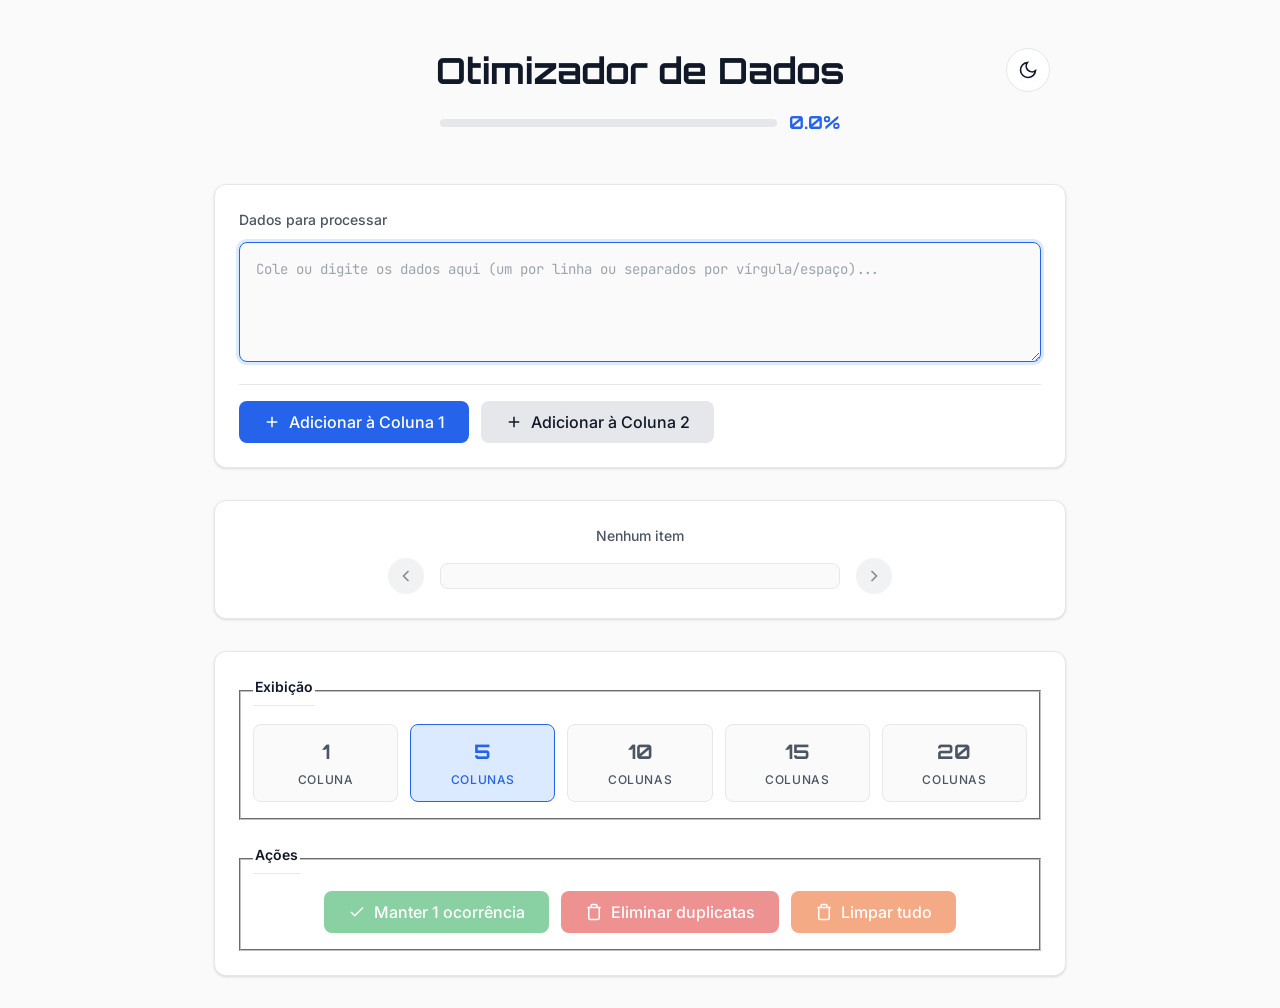
==== commit 7523db78: "Melhorias gerais" ====
--- a/index.html
+++ b/index.html
@@ -33,6 +33,30 @@
     <header class="app__header">
       <h1 class="app__title">Otimizador de Dados</h1>
       
+      <!-- Dark Mode Toggle -->
+      <button 
+        type="button" 
+        class="theme-toggle" 
+        id="theme-toggle"
+        aria-label="Alternar modo escuro"
+        title="Alternar tema (claro/escuro)"
+      >
+        <svg class="icon-moon" viewBox="0 0 24 24" fill="none" stroke="currentColor" stroke-width="2" aria-hidden="true">
+          <path d="M21 12.79A9 9 0 1 1 11.21 3 7 7 0 0 0 21 12.79z"/>
+        </svg>
+        <svg class="icon-sun" viewBox="0 0 24 24" fill="none" stroke="currentColor" stroke-width="2" aria-hidden="true">
+          <circle cx="12" cy="12" r="5"/>
+          <line x1="12" y1="1" x2="12" y2="3"/>
+          <line x1="12" y1="21" x2="12" y2="23"/>
+          <line x1="4.22" y1="4.22" x2="5.64" y2="5.64"/>
+          <line x1="18.36" y1="18.36" x2="19.78" y2="19.78"/>
+          <line x1="1" y1="12" x2="3" y2="12"/>
+          <line x1="21" y1="12" x2="23" y2="12"/>
+          <line x1="4.22" y1="19.78" x2="5.64" y2="18.36"/>
+          <line x1="18.36" y1="5.64" x2="19.78" y2="4.22"/>
+        </svg>
+      </button>
+
       <!-- Barra de progresso -->
       <div class="app__progress" role="progressbar" aria-valuenow="0" aria-valuemin="0" aria-valuemax="100" aria-label="Progresso do processamento">
         <div class="app__progress-bar">
@@ -254,9 +278,30 @@
     >
       <header class="results__header">
         <h2 id="results-title" class="results__title">Resultado</h2>
-        <span id="total-items" class="badge" aria-live="polite">Total: 0 itens</span>
+        <div class="results__actions">
+          <span id="total-items" class="badge" aria-live="polite">Total: 0 itens</span>
+          <button
+            type="button"
+            class="btn btn--primary btn--sm"
+            id="btn-export"
+            aria-label="Exportar tabela de resultados como planilha CSV"
+            title="Exportar como planilha (CSV)"
+          >
+            <svg viewBox="0 0 24 24" fill="none" stroke="currentColor" stroke-width="2" aria-hidden="true">
+              <path d="M21 15v4a2 2 0 0 1-2 2H5a2 2 0 0 1-2-2v-4"/>
+              <polyline points="7 10 12 15 17 10"/>
+              <line x1="12" y1="15" x2="12" y2="3"/>
+            </svg>
+            Exportar
+          </button>
+        </div>
       </header>
-      <pre id="results-output" class="results__output" aria-label="Lista de itens processados"></pre>
+      <div class="results__table-wrapper" id="results-table-wrapper">
+        <table id="results-table" class="results__table" aria-label="Lista de itens processados" data-columns="5">
+          <thead id="results-thead"></thead>
+          <tbody id="results-tbody"></tbody>
+        </table>
+      </div>
       <div id="results-empty" class="results__empty" hidden>
         <span class="results__empty-icon" aria-hidden="true">📭</span>
         <p>Nenhum dado para exibir</p>
--- a/styles/tokens.css
+++ b/styles/tokens.css
@@ -130,9 +130,42 @@
   --sidebar-width: 280px;
 }
 
-/* ===== MODO ESCURO (opcional - preparação) ===== */
+/* ===== MODO ESCURO ===== */
+/* Controlado via classes .dark-mode / .light-mode no <html> */
+html.dark-mode {
+  --color-bg: #0f172a;
+  --color-surface: #1e293b;
+  --color-surface-hover: #334155;
+  --color-border: #334155;
+  --color-border-strong: #475569;
+  --color-text: #f1f5f9;
+  --color-text-secondary: #cbd5e1;
+  --color-text-muted: #94a3b8;
+  --color-primary-light: #1e3a5f;
+  --color-success-light: #14532d;
+  --color-danger-light: #7f1d1d;
+  --color-warning-light: #7c2d12;
+}
+
+/* Modo claro explícito (para sobrescrever prefers-color-scheme) */
+html.light-mode {
+  --color-bg: #fafafa;
+  --color-surface: #ffffff;
+  --color-surface-hover: #f9fafb;
+  --color-border: #e5e7eb;
+  --color-border-strong: #d1d5db;
+  --color-text: #111827;
+  --color-text-secondary: #4b5563;
+  --color-text-muted: #9ca3af;
+  --color-primary-light: #dbeafe;
+  --color-success-light: #dcfce7;
+  --color-danger-light: #fee2e2;
+  --color-warning-light: #ffedd5;
+}
+
+/* Preferência do sistema (aplica apenas se NÃO houver escolha explícita do usuário) */
 @media (prefers-color-scheme: dark) {
-  :root[data-theme="dark"] {
+  html:not(.dark-mode):not(.light-mode) {
     --color-bg: #0f172a;
     --color-surface: #1e293b;
     --color-surface-hover: #334155;
@@ -148,6 +181,23 @@
   }
 }
 
+@media (prefers-color-scheme: light) {
+  html:not(.dark-mode):not(.light-mode) {
+    --color-bg: #fafafa;
+    --color-surface: #ffffff;
+    --color-surface-hover: #f9fafb;
+    --color-border: #e5e7eb;
+    --color-border-strong: #d1d5db;
+    --color-text: #111827;
+    --color-text-secondary: #4b5563;
+    --color-text-muted: #9ca3af;
+    --color-primary-light: #dbeafe;
+    --color-success-light: #dcfce7;
+    --color-danger-light: #fee2e2;
+    --color-warning-light: #ffedd5;
+  }
+}
+
 /* ===== REDUÇÃO DE MOVIMENTO (acessibilidade) ===== */
 @media (prefers-reduced-motion: reduce) {
   :root {
--- a/styles/components.css
+++ b/styles/components.css
@@ -11,7 +11,6 @@
 *::after {
   box-sizing: border-box;
   margin: 0;
-  padding: 0;
 }
 
 html {
@@ -92,6 +91,74 @@
   text-align: center;
   gap: var(--space-4);
   padding: var(--space-4) 0;
+  position: relative;
+}
+
+/* Dark Mode Toggle */
+.theme-toggle {
+  position: absolute;
+  top: var(--space-4);
+  right: var(--space-4);
+  width: 44px;
+  height: 44px;
+  display: flex;
+  align-items: center;
+  justify-content: center;
+  background: var(--color-surface);
+  border: var(--border-width-thin) solid var(--color-border);
+  border-radius: var(--radius-full);
+  cursor: pointer;
+  color: var(--color-text);
+  transition: all var(--transition-base);
+  z-index: var(--z-sticky);
+}
+
+.theme-toggle:hover {
+  background: var(--color-surface-hover);
+  border-color: var(--color-border-strong);
+  transform: scale(1.05);
+}
+
+.theme-toggle:focus-visible {
+  outline: var(--border-width-medium) solid var(--color-focus);
+  outline-offset: 2px;
+}
+
+.theme-toggle svg {
+  width: 20px;
+  height: 20px;
+  transition: opacity var(--transition-fast), transform var(--transition-fast);
+}
+
+.theme-toggle .icon-sun {
+  display: none;
+}
+
+/* Modo escuro: mostra o sol (ação: ir para claro) */
+html.dark-mode .theme-toggle .icon-moon {
+  display: none;
+}
+
+html.dark-mode .theme-toggle .icon-sun {
+  display: block;
+}
+
+/* Modo claro: garante a lua visível (ação: ir para escuro) */
+html.light-mode .theme-toggle .icon-moon {
+  display: block;
+}
+
+html.light-mode .theme-toggle .icon-sun {
+  display: none;
+}
+
+@media (max-width: 639px) {
+  .theme-toggle {
+    top: var(--space-3);
+    right: var(--space-3);
+    width: 40px;
+    height: 40px;
+  }
 }
 
 .app__title {
@@ -245,6 +312,7 @@
 
 .control-group {
   margin-bottom: var(--space-6);
+  padding-bottom: var(--space-4);
 }
 
 .control-group:last-child {
@@ -332,6 +400,7 @@
   display: flex;
   flex-wrap: wrap;
   gap: var(--space-3);
+  justify-content: center;
 }
 
 /* ===== RESULTADOS ===== */
@@ -364,6 +433,14 @@
   color: var(--color-text);
 }
 
+/* Ações do cabeçalho de resultados (badge + exportar) */
+.results__actions {
+  display: flex;
+  align-items: center;
+  gap: var(--space-3);
+  flex-wrap: wrap;
+}
+
 .badge {
   display: inline-flex;
   align-items: center;
@@ -375,32 +452,135 @@
   border-radius: var(--radius-full);
 }
 
-.results__output {
-  padding: var(--space-6);
+/* ===== TABELA DE RESULTADOS =====
+   Estrutura em blocos "Coluna N", cada um com ID + CÓDIGO,
+   replicando o modelo da planilha.
+   ================================= */
+.results__table-wrapper {
+  overflow: auto;
+  max-height: 60vh;
+  background: var(--color-surface);
+}
+
+.results__table {
+  border-collapse: collapse;
+  width: auto;
+  min-width: 100%;
   font-family: var(--font-mono);
   font-size: var(--text-sm);
-  line-height: var(--line-height-relaxed);
-  color: var(--color-text);
-  overflow-x: auto;
-  white-space: pre-wrap;
-  word-break: break-word;
-  min-height: 100px;
-}
-
-.results__empty {
-  display: flex;
-  flex-direction: column;
-  align-items: center;
-  justify-content: center;
-  padding: var(--space-12) var(--space-6);
+  line-height: var(--line-height-normal);
+  color: var(--color-text);
+}
+
+/* --- Cabeçalho (2 linhas: grupos + ID/CÓDIGO) --- */
+.results__table thead {
+  position: sticky;
+  top: 0;
+  z-index: 10;
+}
+
+.results__table thead th {
+  padding: var(--space-2) var(--space-3);
+  font-size: var(--text-xs);
+  font-weight: var(--font-weight-semibold);
+  text-transform: uppercase;
+  letter-spacing: 0.04em;
+  text-align: center;
+  white-space: nowrap;
+  border: var(--border-width-thin) solid var(--color-border);
+}
+
+/* Linha 1 - grupos "Coluna N" */
+.results__head-groups th {
+  background: var(--color-surface-hover);
+  color: var(--color-text);
+  border-bottom: var(--border-width-medium) solid var(--color-border-strong);
+}
+
+/* Linha 2 - rótulos ID / CÓDIGO */
+.results__head-labels th {
+  background: var(--color-bg);
+  color: var(--color-text-secondary);
+}
+
+/* --- Corpo --- */
+.results__table tbody td {
+  padding: var(--space-2) var(--space-3);
+  border: var(--border-width-thin) solid var(--color-border);
+  vertical-align: middle;
+  white-space: nowrap;
+  overflow: hidden;
+  text-overflow: ellipsis;
+}
+
+.results__table tbody tr:hover td:not(.cell-empty) {
+  background: var(--color-surface-hover);
+}
+
+/* Coluna ID (índice) */
+.results__table .cell-index {
+  min-width: 48px;
+  width: 56px;
   text-align: center;
   color: var(--color-text-muted);
-  gap: var(--space-3);
-}
-
-.results__empty-icon {
-  font-size: var(--text-4xl);
-  opacity: 0.5;
+  font-variant-numeric: tabular-nums;
+  font-weight: var(--font-weight-medium);
+}
+
+/* Coluna CÓDIGO (valor) */
+.results__table .cell-code {
+  min-width: 110px;
+  color: var(--color-text);
+}
+
+/* Células vazias (completam a última linha, como na planilha) */
+.results__table .cell-empty {
+  background: var(--color-bg);
+  opacity: 0.4;
+}
+
+/* Item atual destacado */
+.results__table .is-current {
+  background: var(--color-warning-light) !important;
+  color: var(--color-warning);
+  font-weight: var(--font-weight-bold);
+}
+
+/* Layout responsivo: em telas pequenas, mantém o scroll horizontal
+   e reduz o tamanho mínimo das células para caber mais blocos */
+@media (max-width: 639px) {
+  .results__table thead th,
+  .results__table tbody td {
+    padding: var(--space-1) var(--space-2);
+  }
+
+  .results__table .cell-index {
+    width: 40px;
+    min-width: 40px;
+  }
+
+  .results__table .cell-code {
+    min-width: 80px;
+  }
+}
+
+/* Scrollbar personalizada para a tabela */
+.results__table-wrapper::-webkit-scrollbar {
+  width: 8px;
+  height: 8px;
+}
+
+.results__table-wrapper::-webkit-scrollbar-track {
+  background: var(--color-bg);
+}
+
+.results__table-wrapper::-webkit-scrollbar-thumb {
+  background: var(--color-border-strong);
+  border-radius: var(--radius-full);
+}
+
+.results__table-wrapper::-webkit-scrollbar-thumb:hover {
+  background: var(--color-text-muted);
 }
 
 /* ===== BOTÕES ===== */
@@ -498,6 +678,17 @@
   font-size: var(--text-base);
 }
 
+.btn--sm {
+  padding: var(--space-1) var(--space-3);
+  font-size: var(--text-xs);
+}
+
+.btn--sm svg {
+  width: 14px;
+  height: 14px;
+  flex-shrink: 0;
+}
+
 .btn--full {
   width: 100%;
 }
@@ -681,6 +872,7 @@
 }
 
 /* ===== ESTADOS DE DESTAQUE ===== */
+/* Item atual destacado na tabela de resultados */
 .highlight-current {
   background: var(--color-warning-light);
   color: var(--color-warning);
